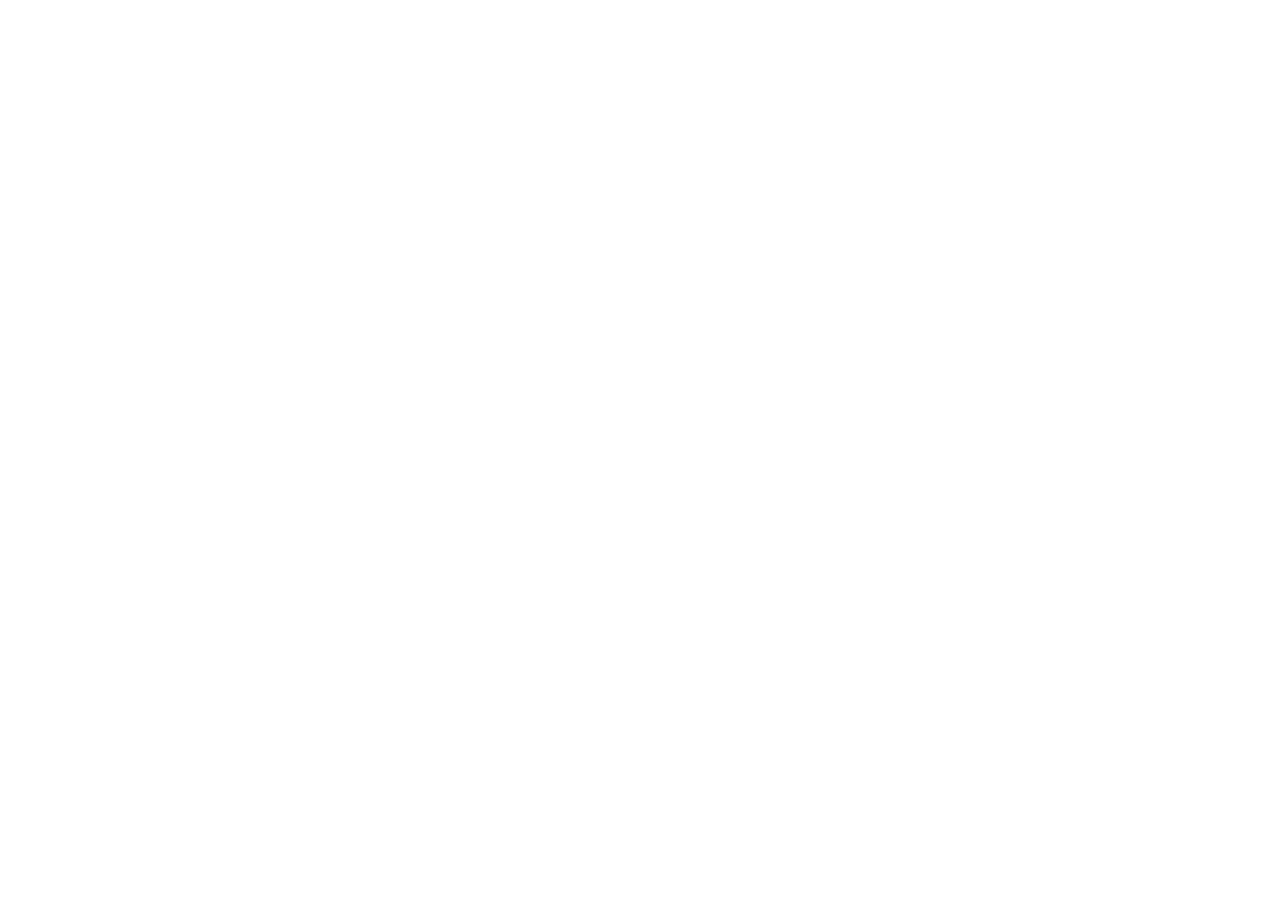
==== about.html @ 1d6c5fbe "Add initial portfolio pages and stylesheet Add index.html and about.html as the basic portfolio page" ====
<!DOCTYPE html> 
<!--
about me 
Daniel Song
This is the about me webpage of my portfolio
-->

<html lang="en">
<head>
    <meta charset="UTF-8"> <!-- just extra rendering stuff-->
    <meta name="viewport" content="width=device-width, initial-scale=1.0">
    <link rel="stylesheet" href = "style.css"> 
    <title>about</title>
</head>
<body>
    <div id="wrapper">
       <!-- just copy side bar div into here when done-->
            
           
    </div>
    
</body>
</html>
---- style.css ----
/*
    Daniel Song
    Main style sheet for gallery page
*/


* { /*  reset */ 
    box-sizing: border-box;
    margin: 0;
    padding: 0;
}

:root {

    --bgcolor: white; /* change these to change general style */ 
    --text1: rgb(75, 75, 75);
    --text2: rgb(150, 150, 150); 
    --gallerygap: 16px; 

    
}

body {
    background-color: var(--bgcolor);
    font-family: Arial, Helvetica, sans-serif; 



}

#wrapper {
    display:flex; 
    min-height: 100vh;
}

#gallery {

    display: grid; 
    grid-template-columns: 1fr 1fr;
    margin: var(--gallerygap);
    
}
#gallery img.single {

    grid-column: span 1;
}

#gallery img {
    display : block;
    width: 100%; 
    object-fit: cover;
    grid-column: span 2; 
    padding-bottom: var(--gallerygap)

}

#sidebar {
    position: sticky;
    top: 0;
    align-self: flex-start;
    width: 20%;
    min-width: 150px;
    height: 100vh;
    display: flex;
    flex-direction: column;
    justify-content: center;
    padding: 5%;
}

#sidebar #logo {

    font-family: 'Spectral', serif; 
    font-size: 1.25rem;
    white-space: nowrap;

}

a {

    text-decoration: none; 
    color: var(--text1); 

}
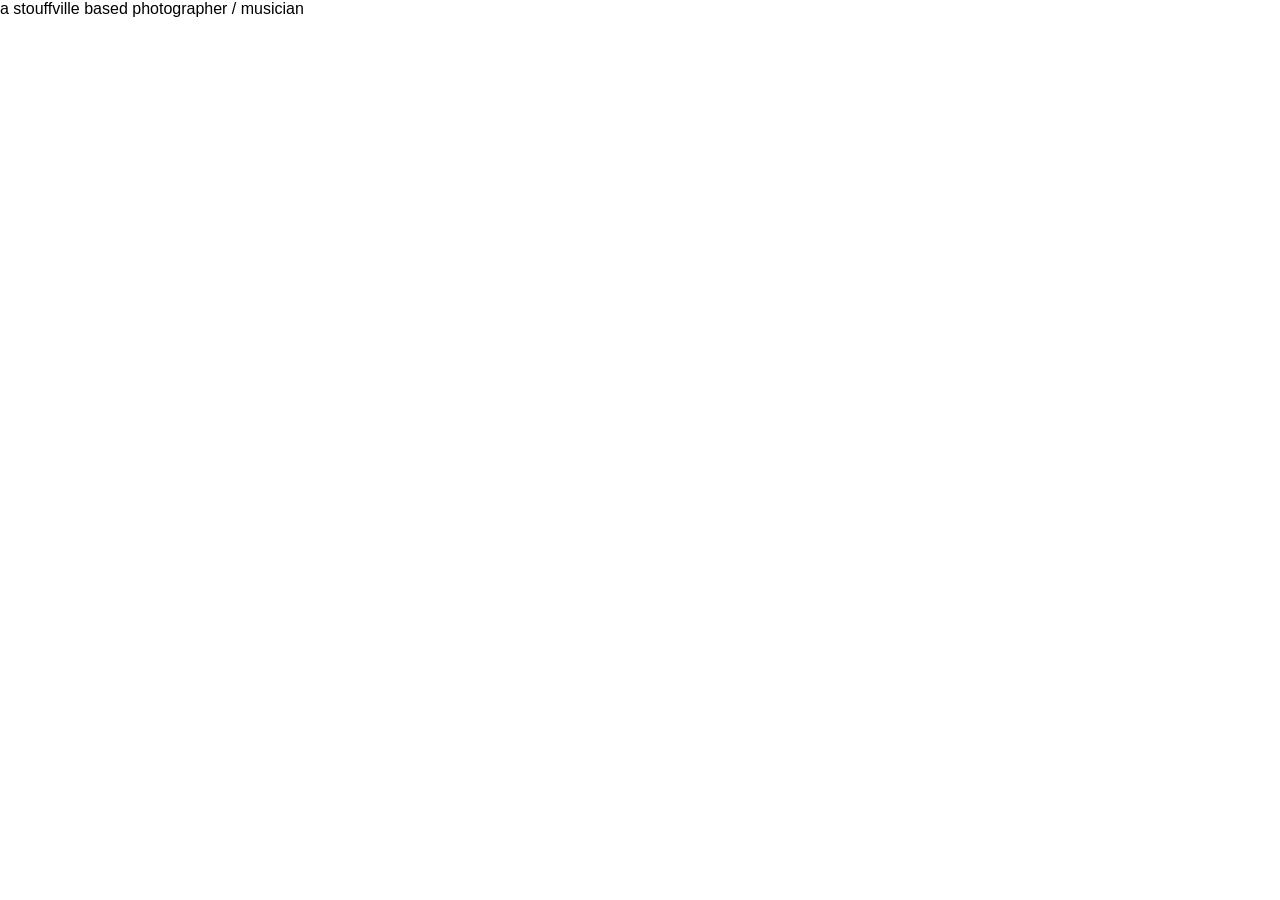
==== commit 50eb4f01: "more changes" ====
--- a/about.html
+++ b/about.html
@@ -15,7 +15,11 @@
 <body>
     <div id="wrapper">
        <!-- just copy side bar div into here when done-->
-            
+        <div id="paragraph">
+            a stouffville based photographer / musician
+
+
+        </div>
            
     </div>
     
--- a/style.css
+++ b/style.css
@@ -37,7 +37,6 @@
 
     display: grid; 
     grid-template-columns: 1fr 1fr;
-    margin: var(--gallerygap);
     
 }
 #gallery img.single {
@@ -50,6 +49,7 @@
     width: 100%; 
     object-fit: cover;
     grid-column: span 2; 
+    padding-top: 0;
     padding-bottom: var(--gallerygap)
 
 }
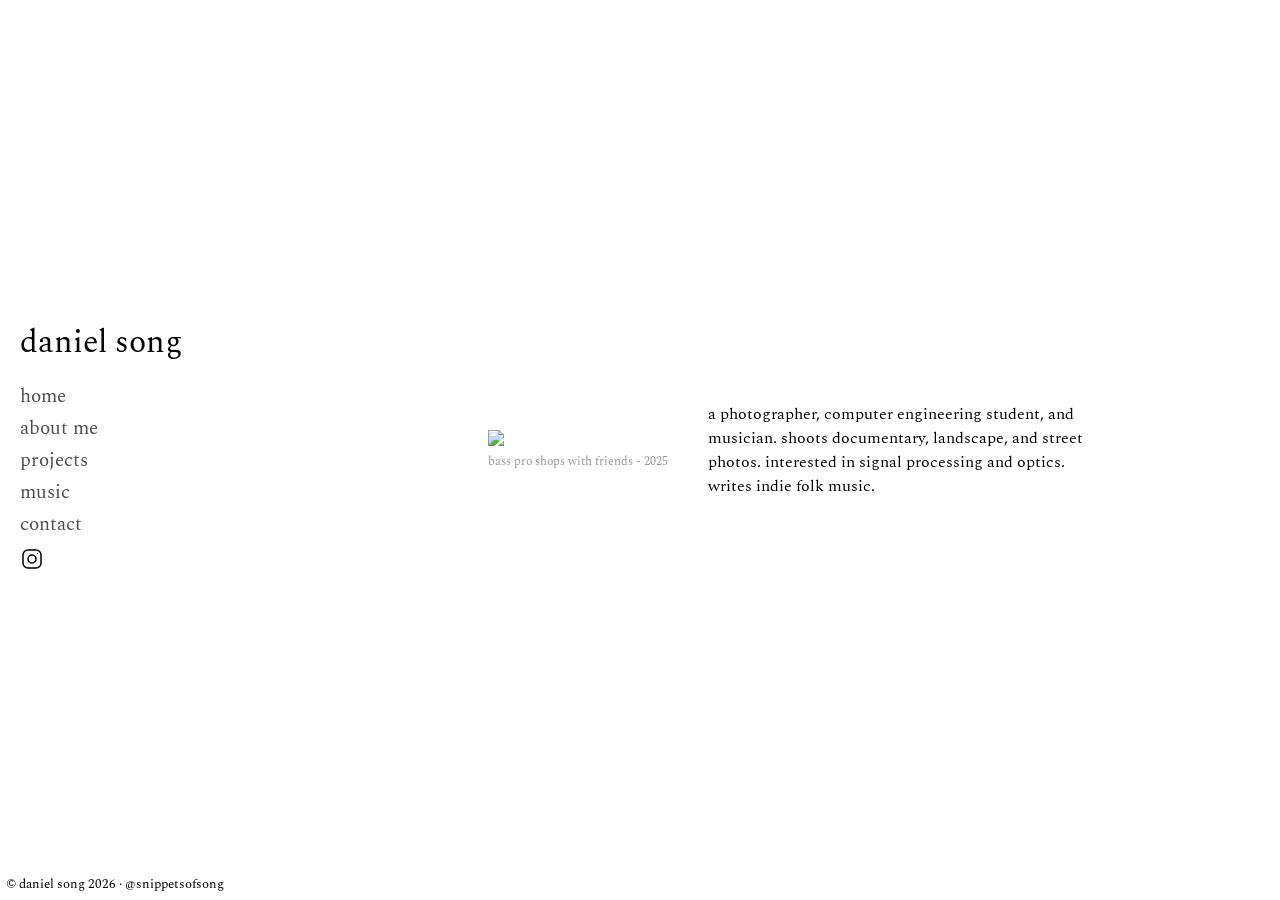
==== commit 26827766: "Split page styles and add contact card Add page-specific CSS and an interactive contact card: create" ====
--- a/about.html
+++ b/about.html
@@ -1,26 +1,48 @@
 <!DOCTYPE html> 
 <!--
-about me 
+About me page 
 Daniel Song
-This is the about me webpage of my portfolio
+This is the about me / blog part of the website 
 -->
 
 <html lang="en">
 <head>
     <meta charset="UTF-8"> <!-- just extra rendering stuff-->
     <meta name="viewport" content="width=device-width, initial-scale=1.0">
+    <link href="https://fonts.googleapis.com/css2?family=Spectral&display=swap" rel="stylesheet">
     <link rel="stylesheet" href = "style.css"> 
-    <title>about</title>
+    <link rel="stylesheet" href="about.css">
+    <title>daniel song</title>
 </head>
 <body>
     <div id="wrapper">
-       <!-- just copy side bar div into here when done-->
-        <div id="paragraph">
-            a stouffville based photographer / musician
+        <div id="sidebar"> 
+            <div id="logo">daniel song</div>
+            <nav>
+                <a href="index.html">home</a>
+                <a href="about.html">about me</a>
+                <a href="#">projects</a>
+                <a href="#">music</a>
+                <a href="contact.html">contact</a>
+                <a href="https://www.instagram.com/snippetsofsong/">
+                    <svg width="24px" height="24px" stroke-width="1.5" viewBox="0 0 24 24" fill="none" xmlns="http://www.w3.org/2000/svg" color="#000000"><path d="M12 16C14.2091 16 16 14.2091 16 12C16 9.79086 14.2091 8 12 8C9.79086 8 8 9.79086 8 12C8 14.2091 9.79086 16 12 16Z" stroke="#000000" stroke-width="1.5" stroke-linecap="round" stroke-linejoin="round"></path><path d="M3 16V8C3 5.23858 5.23858 3 8 3H16C18.7614 3 21 5.23858 21 8V16C21 18.7614 18.7614 21 16 21H8C5.23858 21 3 18.7614 3 16Z" stroke="#000000" stroke-width="1.5"></path><path d="M17.5 6.51L17.51 6.49889" stroke="#000000" stroke-width="1.5" stroke-linecap="round" stroke-linejoin="round"></path></svg>
+                </a>
+            </nav>
+            </div>
 
+        <div id="content">
+            <figure>
+                <img src="https://pub-c67221fc5f914072b66bd39d28590d0f.r2.dev/IMG_6462.webp">
+                <figcaption>bass pro shops with friends - 2025</figcaption>
+            </figure>
+           <p>
+                a photographer, computer engineering student, and musician. shoots documentary, landscape, and street photos. 
+                interested in signal processing and optics. writes indie folk music. 
+           </p>
+        </div>
+            
 
-        </div>
-           
+           <section id="bottom">© daniel song 2026 · @snippetsofsong</section>   
     </div>
     
 </body>
--- a/style.css
+++ b/style.css
@@ -15,14 +15,14 @@
     --bgcolor: white; /* change these to change general style */ 
     --text1: rgb(75, 75, 75);
     --text2: rgb(150, 150, 150); 
-    --gallerygap: 16px; 
+    --gallerygap: 3px; 
 
     
 }
 
 body {
     background-color: var(--bgcolor);
-    font-family: Arial, Helvetica, sans-serif; 
+    font-family: 'Spectral', serif; 
 
 
 
@@ -58,27 +58,61 @@
     position: sticky;
     top: 0;
     align-self: flex-start;
-    width: 20%;
-    min-width: 150px;
+    width: 35%;
+    min-width: 200px;
     height: 100vh;
     display: flex;
     flex-direction: column;
-    justify-content: center;
-    padding: 5%;
+    justify-content: center; /* change to flex-start for top */ 
+    padding: 20px;
+    overflow: hidden; 
+    
+}
+
+#sidebar nav {
+
+    padding-left: 0%; /* adjust this to toggle indentation with links */ 
 }
 
 #sidebar #logo {
 
     font-family: 'Spectral', serif; 
-    font-size: 1.25rem;
+    font-size: 2.0em;
     white-space: nowrap;
+    margin-bottom: 15px; 
 
 }
 
 a {
-
+    display: block; 
     text-decoration: none; 
     color: var(--text1); 
+    transition: translate 0.4s ease; 
+    font-size: 1.2em; 
+    margin-bottom: 3px;
+}
+
+svg {
+    margin-top: 5px;
 
 }
 
+nav a:hover {
+    translate: 5px 0px; 
+    
+
+}
+
+#bottom {
+    position: fixed; 
+    bottom: 0; 
+    left: 0;
+    width: 100%;
+    background-color: rgba(255, 255, 255, 0.304); 
+    backdrop-filter: blur(1px); 
+    padding: 0.5%; 
+    color: rgb(0, 0, 0);
+    font-size: 0.8rem;
+}
+
+
--- a/about.css
+++ b/about.css
@@ -0,0 +1,33 @@
+/*
+Daniel Song
+Stylesheet for about me page
+*/
+
+
+#content {
+    display:flex;
+    gap: 5%;
+    align-items:center;
+    max-width: 800px;
+
+}
+
+#content p {
+    max-width: 50%
+}
+
+#content figure {
+    max-width: 50%;
+    margin-left: 40px;
+}
+
+#content figure img {
+    width: 100%;
+    display: block;
+}
+
+figcaption {
+    font-size: 0.75rem;
+    color: var(--text2);
+    margin-top: 6px;
+}
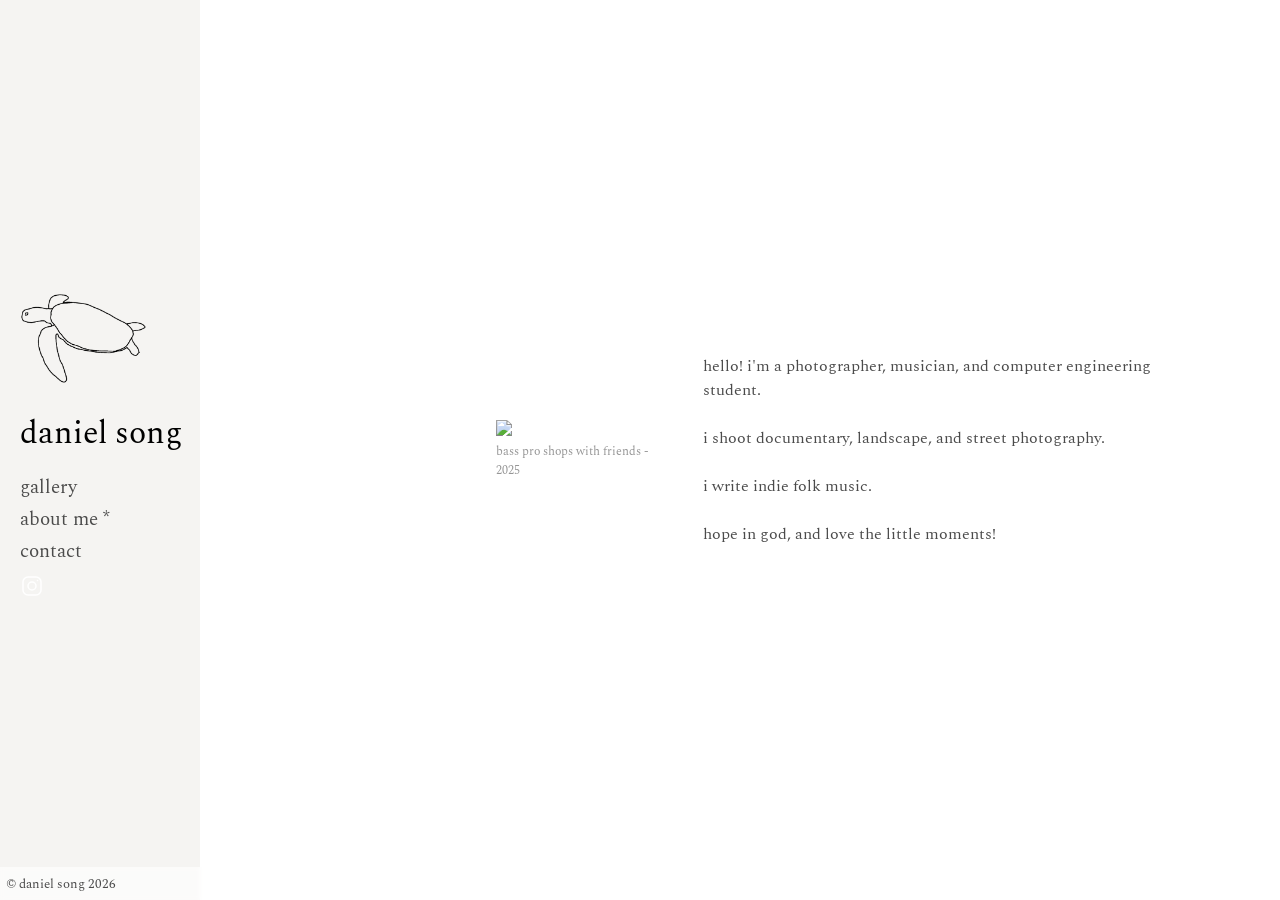
==== commit b630db05: "Add logo, JS interactions and style tweaks Add logo.png and script.js to enable card flipping and bo" ====
--- a/about.html
+++ b/about.html
@@ -12,23 +12,25 @@
     <link href="https://fonts.googleapis.com/css2?family=Spectral&display=swap" rel="stylesheet">
     <link rel="stylesheet" href = "style.css"> 
     <link rel="stylesheet" href="about.css">
-    <title>daniel song</title>
+    <title>daniel song · about</title>
+    <link rel="icon" class="photo" type="image/png" href="logo.png">
 </head>
 <body>
     <div id="wrapper">
         <div id="sidebar"> 
+            <a class="raw" href="https://give.barrierreef.org/"><img data-desc="support barrier reef conservation efforts" class="photo" src="logo.png"></a>
             <div id="logo">daniel song</div>
             <nav>
-                <a href="index.html">home</a>
-                <a href="about.html">about me</a>
-                <a href="#">projects</a>
-                <a href="#">music</a>
+                <a href="index.html">gallery</a>
+                <a href="#">about me *</a>
+                <!--<a href="#">projects</a>
+                <a href="#">music</a>-->
                 <a href="contact.html">contact</a>
                 <a href="https://www.instagram.com/snippetsofsong/">
                     <svg width="24px" height="24px" stroke-width="1.5" viewBox="0 0 24 24" fill="none" xmlns="http://www.w3.org/2000/svg" color="#000000"><path d="M12 16C14.2091 16 16 14.2091 16 12C16 9.79086 14.2091 8 12 8C9.79086 8 8 9.79086 8 12C8 14.2091 9.79086 16 12 16Z" stroke="#000000" stroke-width="1.5" stroke-linecap="round" stroke-linejoin="round"></path><path d="M3 16V8C3 5.23858 5.23858 3 8 3H16C18.7614 3 21 5.23858 21 8V16C21 18.7614 18.7614 21 16 21H8C5.23858 21 3 18.7614 3 16Z" stroke="#000000" stroke-width="1.5"></path><path d="M17.5 6.51L17.51 6.49889" stroke="#000000" stroke-width="1.5" stroke-linecap="round" stroke-linejoin="round"></path></svg>
                 </a>
             </nav>
-            </div>
+        </div>
 
         <div id="content">
             <figure>
@@ -36,14 +38,14 @@
                 <figcaption>bass pro shops with friends - 2025</figcaption>
             </figure>
            <p>
-                a photographer, computer engineering student, and musician. shoots documentary, landscape, and street photos. 
-                interested in signal processing and optics. writes indie folk music. 
+                hello! i'm a photographer, musician, and computer engineering student. <br> <br> i shoot documentary, landscape, and street photography. <br> <br> i write indie folk music. <br> <br> hope in god, and love the little moments!
+               
            </p>
         </div>
             
 
-           <section id="bottom">© daniel song 2026 · @snippetsofsong</section>   
+           <section id="bottom">© daniel song 2026</section>   
     </div>
-    
+    <script src="script.js"></script>
 </body>
 </html>
--- a/style.css
+++ b/style.css
@@ -11,21 +11,36 @@
 }
 
 :root {
+    /* LIGHT MODE */ 
+    --bgcolor: white; /* main background */
+    --bgcolor2: #f5f4f2; /* warm surface bg 2 for sidebar and card */ 
+    --text0: black; /* colour reserved for name, other black stuff */ 
+    --text1: rgb(75, 75, 75); /* dark gray text */ 
+    --text2: rgb(150, 150, 150); /* lighter gray text */ 
+    --bbg: rgba(255, 255, 255, 0.603); /* bottom bar background */ 
+    --gallerygap: 3px;  
+}
 
-    --bgcolor: white; /* change these to change general style */ 
-    --text1: rgb(75, 75, 75);
-    --text2: rgb(150, 150, 150); 
-    --gallerygap: 3px; 
+@media (prefers-color-scheme: dark) { /* DARK MODE */ 
+    :root {
+        --bgcolor: #1a1a1a;
+        --bgcolor2: #242320;
+        --text0: rgb(240, 240, 240);
+        --text1: rgb(190, 190, 190);
+        --text2: rgb(110, 110, 110);
+        --bbg: rgba(26, 26, 26, 0.8);
+    }
+}
 
-    
+@media (prefers-color-scheme: dark) {
+    .photo, #card_img {
+        filter: invert(1);
+    }
 }
 
 body {
     background-color: var(--bgcolor);
     font-family: 'Spectral', serif; 
-
-
-
 }
 
 #wrapper {
@@ -50,15 +65,18 @@
     object-fit: cover;
     grid-column: span 2; 
     padding-top: 0;
-    padding-bottom: var(--gallerygap)
+    padding-bottom: var(--gallerygap);
+    background-color: var(--bgcolor2); 
+    cursor: crosshair;
 
 }
 
 #sidebar {
+    background-color: var(--bgcolor2);
     position: sticky;
     top: 0;
     align-self: flex-start;
-    width: 35%;
+    width: 10%;
     min-width: 200px;
     height: 100vh;
     display: flex;
@@ -80,6 +98,7 @@
     font-size: 2.0em;
     white-space: nowrap;
     margin-bottom: 15px; 
+    color: var(--text0); 
 
 }
 
@@ -108,11 +127,50 @@
     bottom: 0; 
     left: 0;
     width: 100%;
-    background-color: rgba(255, 255, 255, 0.304); 
-    backdrop-filter: blur(1px); 
+    background-color: var(--bbg); 
+    backdrop-filter: blur(2px); 
     padding: 0.5%; 
-    color: rgb(0, 0, 0);
+    color: var(--text1);
     font-size: 0.8rem;
+    z-index: 10; 
 }
 
+.photo {
+    max-width: 80%;
+    margin-bottom: 10%;
+    animation: bobbing 3s ease-in-out infinite; 
+}
 
+@keyframes bobbing { /* animation for turtle */ 
+    0% { transform: translateY(0px); }
+    50% { transform: translateY(-5px); }
+    100% { transform: translateY(0px); }
+}
+
+.raw {
+    display: inline-block;
+    font-size: inherit;
+    color: inherit;
+    text-decoration: none;
+    margin: 0;
+    transition: translate 0.4s ease; 
+    color: var(--text0); 
+}
+
+.raw:hover {
+    translate: 5px 0px; 
+}
+
+svg {
+    filter: invert(1);
+}
+
+#gallery img {
+    opacity: 0; 
+    animation: fadein 1s ease-in forwards; 
+}
+
+@keyframes fadein {
+    from { opacity: 0; transform: translateY(8px); }
+    to { opacity: 1; transform: translateY(0); }
+}
--- a/about.css
+++ b/about.css
@@ -9,11 +9,12 @@
     gap: 5%;
     align-items:center;
     max-width: 800px;
-
+    margin-left: 20%;
 }
 
 #content p {
-    max-width: 50%
+    max-width: 75%;
+    color: var(--text1); 
 }
 
 #content figure {
@@ -30,4 +31,15 @@
     font-size: 0.75rem;
     color: var(--text2);
     margin-top: 6px;
+}
+
+#content p {
+    animation: fadein 1.5s ease forwards;
+    animation-delay: 0.2s;
+    opacity: 0;
+}
+
+#content figure {
+    animation: fadein 1.5s ease forwards;
+    animation-delay: 0s;
 }
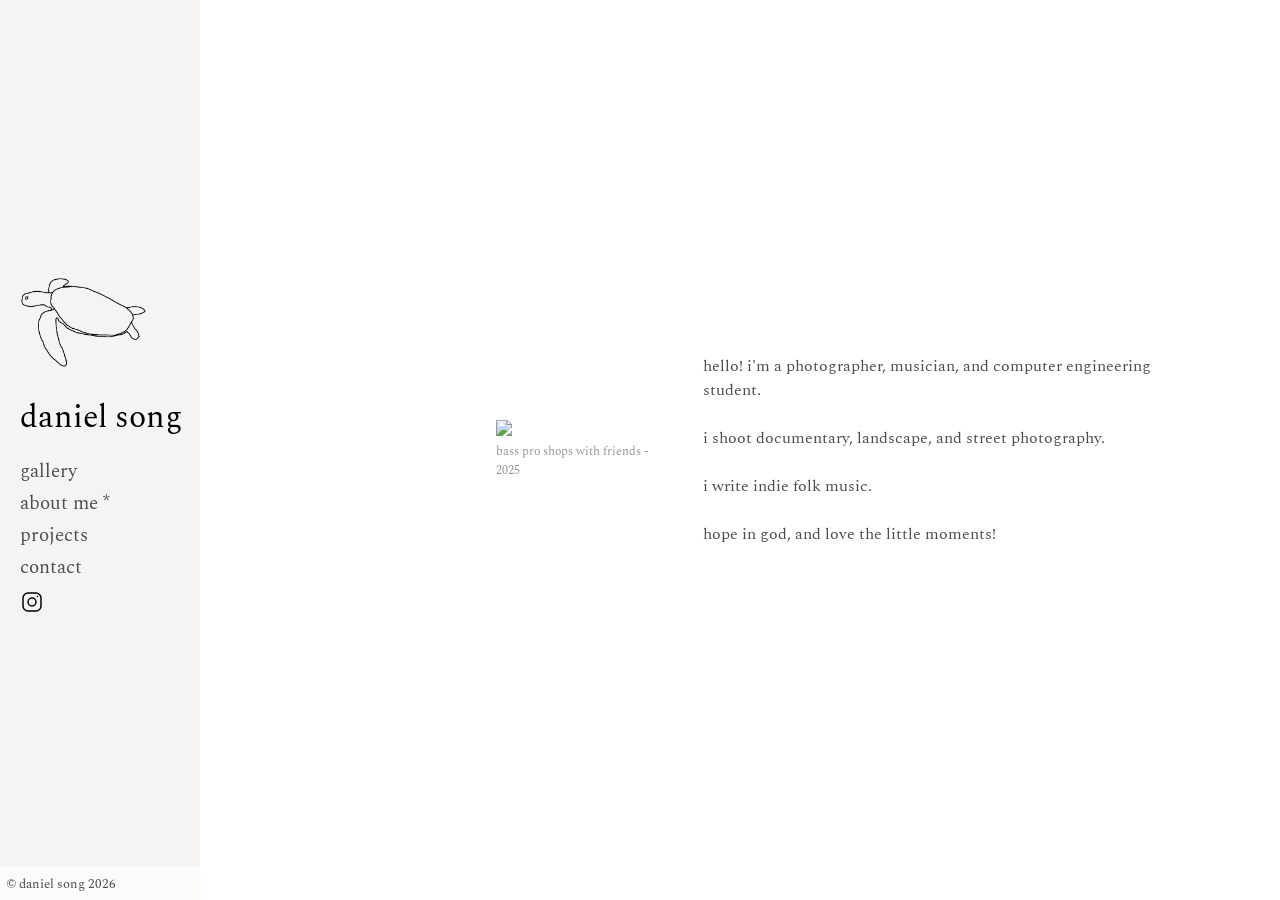
==== commit b65fb256: "Add projects page & assets; update nav/contact Introduce a new projects page (projects.html) and sty" ====
--- a/about.html
+++ b/about.html
@@ -23,8 +23,8 @@
             <nav>
                 <a href="index.html">gallery</a>
                 <a href="#">about me *</a>
-                <!--<a href="#">projects</a>
-                <a href="#">music</a>-->
+                <a href="projects.html">projects</a>
+                <!-- <a href="#">music</a > -->
                 <a href="contact.html">contact</a>
                 <a href="https://www.instagram.com/snippetsofsong/">
                     <svg width="24px" height="24px" stroke-width="1.5" viewBox="0 0 24 24" fill="none" xmlns="http://www.w3.org/2000/svg" color="#000000"><path d="M12 16C14.2091 16 16 14.2091 16 12C16 9.79086 14.2091 8 12 8C9.79086 8 8 9.79086 8 12C8 14.2091 9.79086 16 12 16Z" stroke="#000000" stroke-width="1.5" stroke-linecap="round" stroke-linejoin="round"></path><path d="M3 16V8C3 5.23858 5.23858 3 8 3H16C18.7614 3 21 5.23858 21 8V16C21 18.7614 18.7614 21 16 21H8C5.23858 21 3 18.7614 3 16Z" stroke="#000000" stroke-width="1.5"></path><path d="M17.5 6.51L17.51 6.49889" stroke="#000000" stroke-width="1.5" stroke-linecap="round" stroke-linejoin="round"></path></svg>
@@ -34,7 +34,7 @@
 
         <div id="content">
             <figure>
-                <img src="https://pub-c67221fc5f914072b66bd39d28590d0f.r2.dev/IMG_6462.webp">
+                <img data-desc="that's me!" src="https://pub-c67221fc5f914072b66bd39d28590d0f.r2.dev/IMG_6462.webp">
                 <figcaption>bass pro shops with friends - 2025</figcaption>
             </figure>
            <p>
--- a/style.css
+++ b/style.css
@@ -36,6 +36,10 @@
     .photo, #card_img {
         filter: invert(1);
     }
+    svg {
+    filter: invert(1);
+}
+
 }
 
 body {
@@ -113,7 +117,6 @@
 
 svg {
     margin-top: 5px;
-
 }
 
 nav a:hover {
@@ -161,9 +164,6 @@
     translate: 5px 0px; 
 }
 
-svg {
-    filter: invert(1);
-}
 
 #gallery img {
     opacity: 0; 
@@ -174,3 +174,6 @@
     from { opacity: 0; transform: translateY(8px); }
     to { opacity: 1; transform: translateY(0); }
 }
+
+
+
